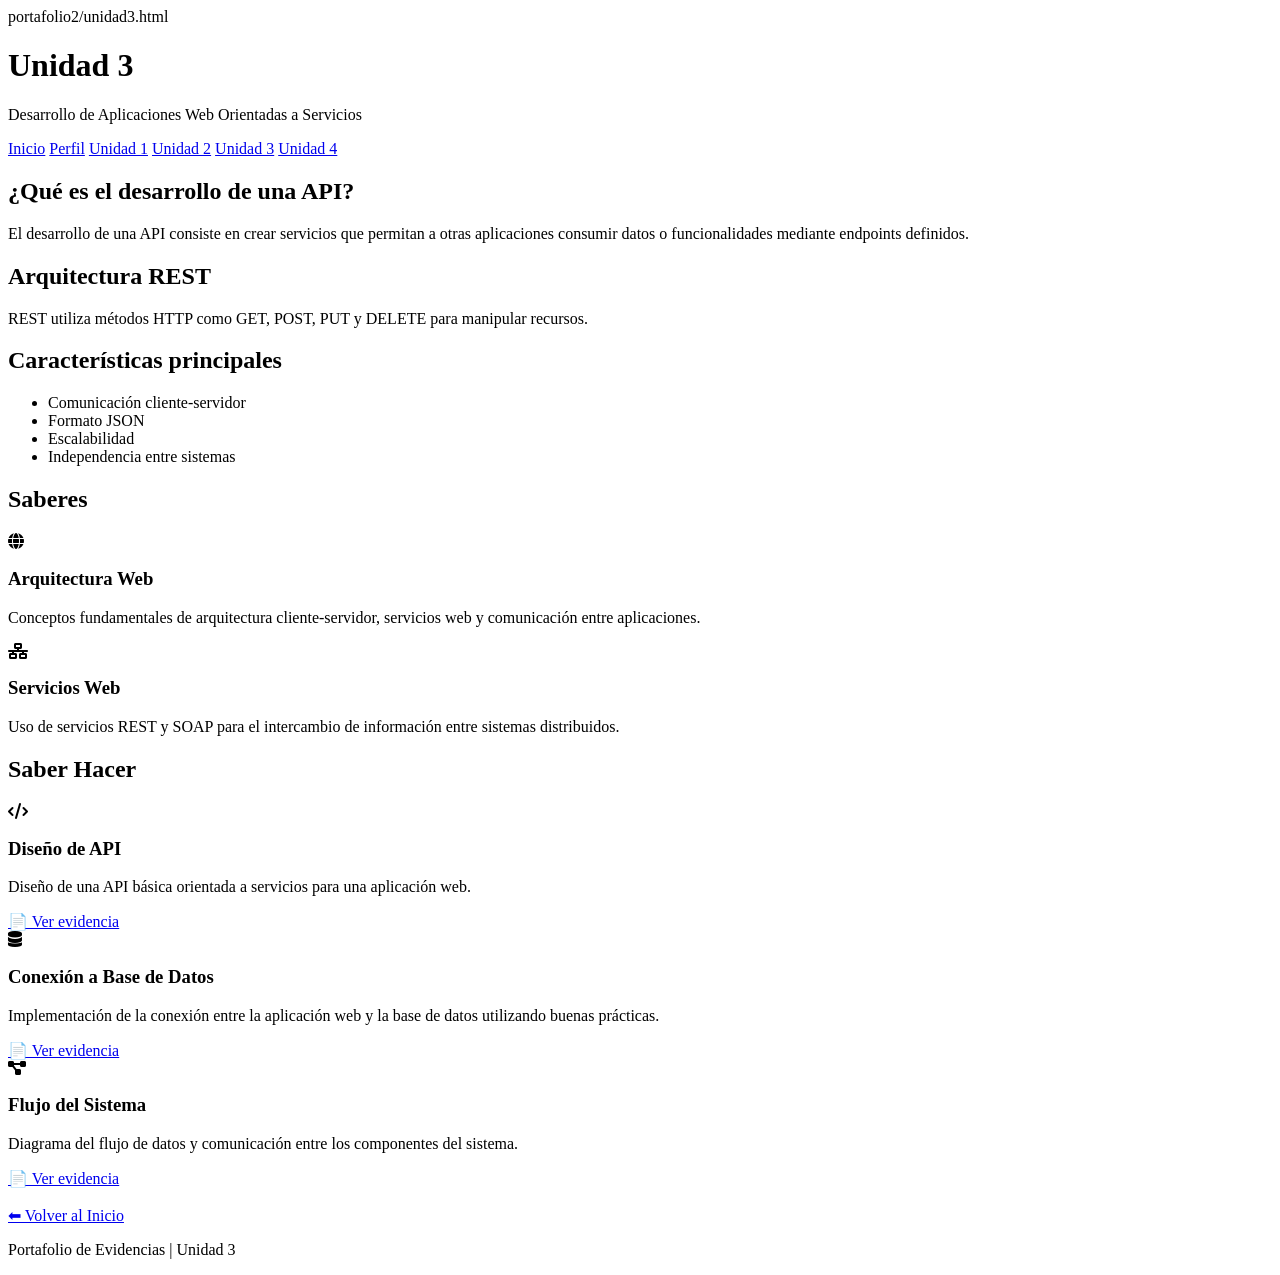
==== unidad3.html @ 3c5c6b50 "Commit message: primer subida del portafolio" ====
portafolio2/unidad3.html




<!DOCTYPE html>
<html lang="es">
<head>
    <meta charset="UTF-8">
    <title>Unidad 3 | Portafolio</title>
    <link rel="stylesheet" href="css/estilos.css">
    <link rel="stylesheet" href="https://cdnjs.cloudflare.com/ajax/libs/font-awesome/6.5.1/css/all.min.css">
</head>
<body>

<header>
    <h1>Unidad 3</h1>
    <p>Desarrollo de Aplicaciones Web Orientadas a Servicios</p>
</header>

<nav>
    <a href="index.html">Inicio</a>
    <a href="perfil.html">Perfil</a>
    <a href="unidad1.html">Unidad 1</a>
    <a href="unidad2.html">Unidad 2</a>
    <a href="unidad3.html" class="activo">Unidad 3</a>
    <a href="unidad4.html">Unidad 4</a>
</nav>

<div class="contenedor">

<h2>¿Qué es el desarrollo de una API?</h2>
<p>
El desarrollo de una API consiste en crear servicios que permitan a otras
aplicaciones consumir datos o funcionalidades mediante endpoints definidos.
</p>

<h2>Arquitectura REST</h2>
<p>
REST utiliza métodos HTTP como GET, POST, PUT y DELETE para manipular recursos.
</p>

<h2>Características principales</h2>
<ul>
    <li>Comunicación cliente-servidor</li>
    <li>Formato JSON</li>
    <li>Escalabilidad</li>
    <li>Independencia entre sistemas</li>
</ul>

</div>





<!-- ================= SABERES ================= -->

    <h2>Saberes</h2>
    <div class="cards">

        <div class="card">
            <i class="fas fa-globe"></i>
            <h3>Arquitectura Web</h3>
            <p>
                Conceptos fundamentales de arquitectura cliente-servidor,
                servicios web y comunicación entre aplicaciones.
            </p>
        </div>

        <div class="card">
            <i class="fas fa-network-wired"></i>
            <h3>Servicios Web</h3>
            <p>
                Uso de servicios REST y SOAP para el intercambio de información
                entre sistemas distribuidos.
            </p>
        </div>

    </div>

    <!-- ================= SABER HACER ================= -->

    <h2>Saber Hacer</h2>
    <div class="cards">

        <div class="card">
            <i class="fas fa-code"></i>
            <h3>Diseño de API</h3>
            <p>
                Diseño de una API básica orientada a servicios para una
                aplicación web.
            </p>
            <a href="docs/diseno_api_unidad3.pdf" target="_blank" class="btn">
                📄 Ver evidencia
            </a>
        </div>

        <div class="card">
            <i class="fas fa-database"></i>
            <h3>Conexión a Base de Datos</h3>
            <p>
                Implementación de la conexión entre la aplicación web y la
                base de datos utilizando buenas prácticas.
            </p>
            <a href="docs/conexion_bd_unidad3.pdf" target="_blank" class="btn">
                📄 Ver evidencia
            </a>
        </div>

        <div class="card">
            <i class="fas fa-diagram-project"></i>
            <h3>Flujo del Sistema</h3>
            <p>
                Diagrama del flujo de datos y comunicación entre los
                componentes del sistema.
            </p>
            <a href="docs/flujo_sistema_unidad3.pdf" target="_blank" class="btn">
                📄 Ver evidencia
            </a>
        </div>

    </div>

</div>

<br>
<a href="index.html" class="btn-volver">⬅ Volver al Inicio</a>

<footer>
    <p>Portafolio de Evidencias | Unidad 3</p>
</footer>

</body>
</html>
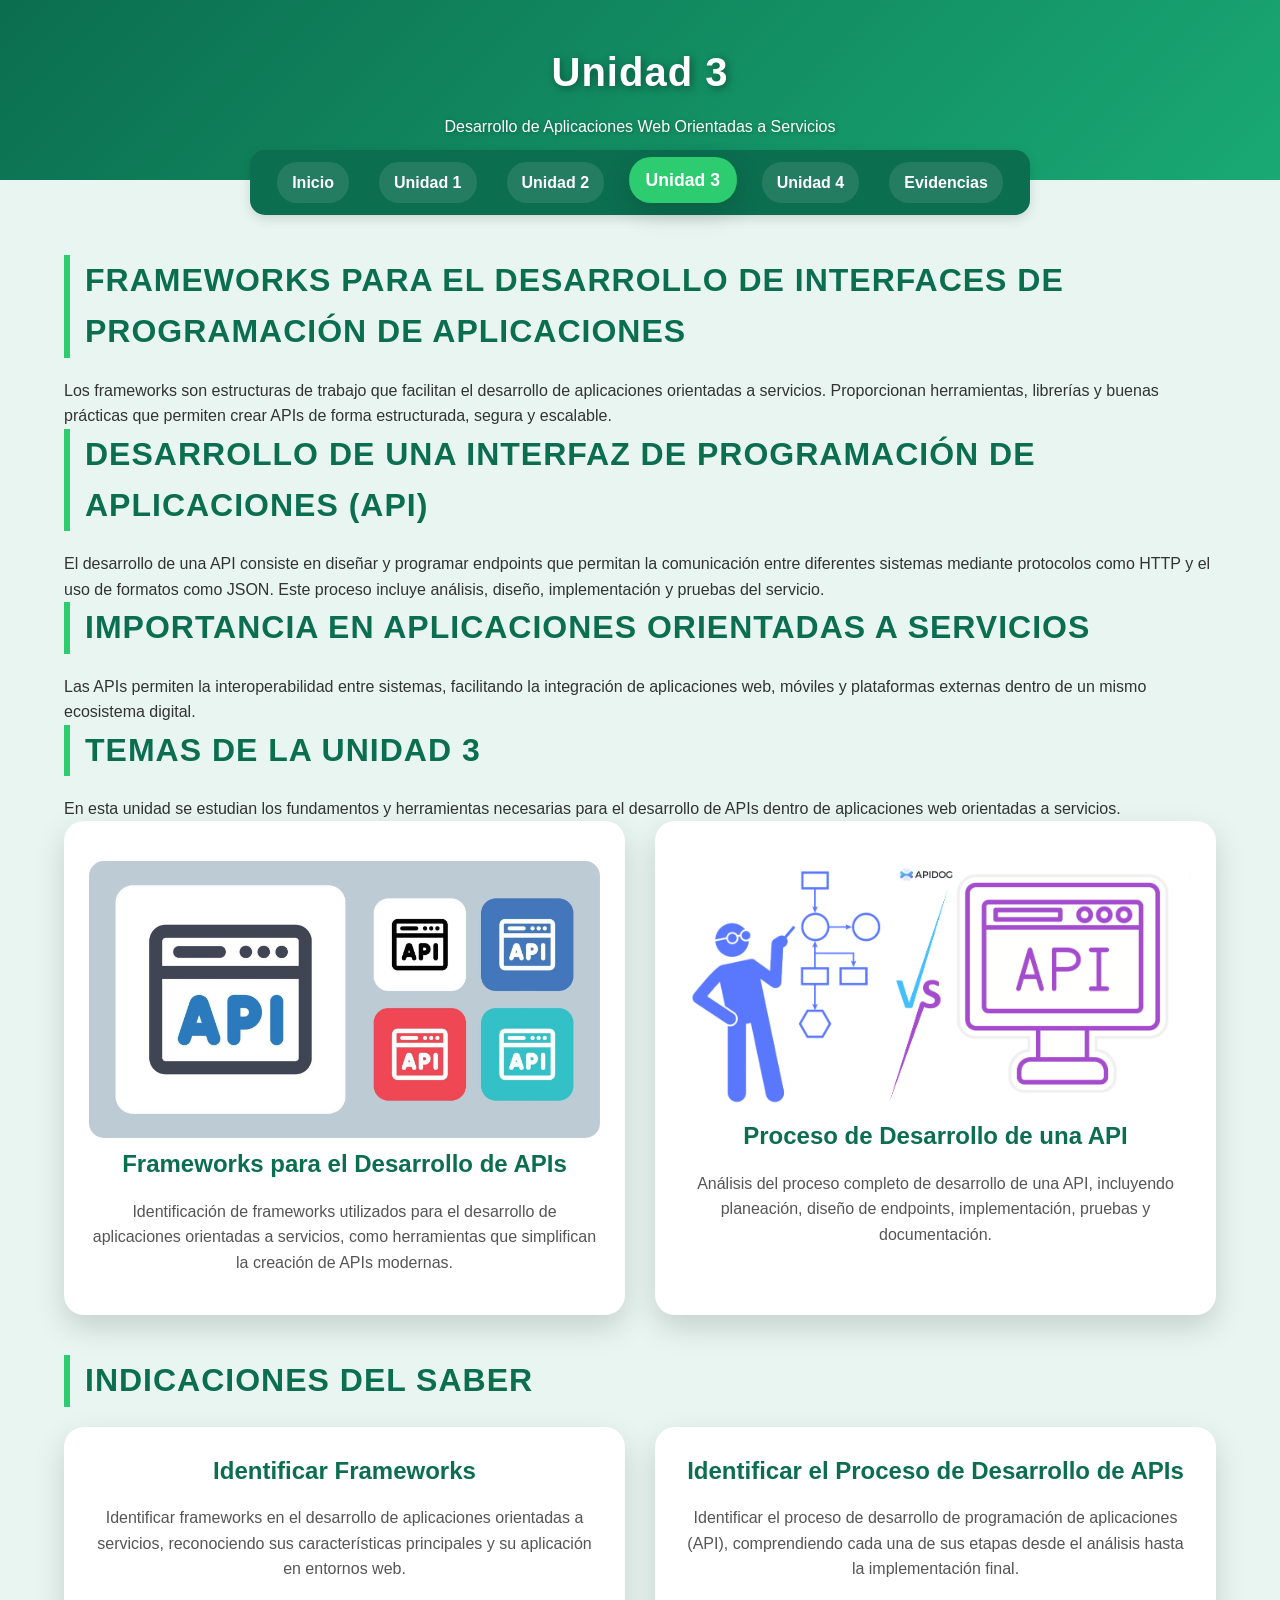
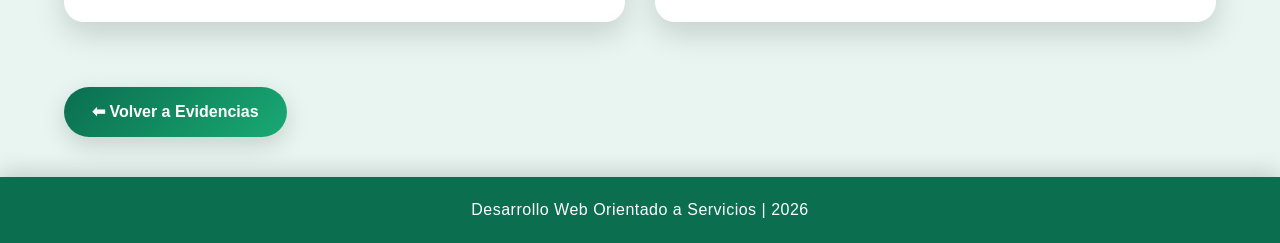
==== commit f6d52ac6: "Add files via upload" ====
--- a/unidad3.html
+++ b/unidad3.html
@@ -1,7 +1,7 @@
 
 
 
-portafolio2/unidad3.html
+
 
 
 
@@ -10,7 +10,7 @@
 <html lang="es">
 <head>
     <meta charset="UTF-8">
-    <title>Unidad 3 | Portafolio</title>
+    <title>Unidad 3 - Desarrollo de APIs</title>
     <link rel="stylesheet" href="css/estilos.css">
     <link rel="stylesheet" href="https://cdnjs.cloudflare.com/ajax/libs/font-awesome/6.5.1/css/all.min.css">
 </head>
@@ -23,116 +23,106 @@
 
 <nav>
     <a href="index.html">Inicio</a>
-    <a href="perfil.html">Perfil</a>
     <a href="unidad1.html">Unidad 1</a>
     <a href="unidad2.html">Unidad 2</a>
     <a href="unidad3.html" class="activo">Unidad 3</a>
     <a href="unidad4.html">Unidad 4</a>
+    <a href="evidencias.html">Evidencias</a>
 </nav>
 
 <div class="contenedor">
 
-<h2>¿Qué es el desarrollo de una API?</h2>
+<!-- ================= TEORÍA ================= -->
+
+<h2>Frameworks para el desarrollo de interfaces de programación de aplicaciones</h2>
 <p>
-El desarrollo de una API consiste en crear servicios que permitan a otras
-aplicaciones consumir datos o funcionalidades mediante endpoints definidos.
+Los frameworks son estructuras de trabajo que facilitan el desarrollo de
+aplicaciones orientadas a servicios. Proporcionan herramientas, librerías y
+buenas prácticas que permiten crear APIs de forma estructurada, segura y
+escalable.
 </p>
 
-<h2>Arquitectura REST</h2>
+<h2>Desarrollo de una Interfaz de Programación de Aplicaciones (API)</h2>
 <p>
-REST utiliza métodos HTTP como GET, POST, PUT y DELETE para manipular recursos.
+El desarrollo de una API consiste en diseñar y programar endpoints que permitan
+la comunicación entre diferentes sistemas mediante protocolos como HTTP y el
+uso de formatos como JSON. Este proceso incluye análisis, diseño, implementación
+y pruebas del servicio.
 </p>
 
-<h2>Características principales</h2>
-<ul>
-    <li>Comunicación cliente-servidor</li>
-    <li>Formato JSON</li>
-    <li>Escalabilidad</li>
-    <li>Independencia entre sistemas</li>
-</ul>
+<h2>Importancia en aplicaciones orientadas a servicios</h2>
+<p>
+Las APIs permiten la interoperabilidad entre sistemas, facilitando la
+integración de aplicaciones web, móviles y plataformas externas dentro
+de un mismo ecosistema digital.
+</p>
+
+<!-- ================= TEMAS ================= -->
+
+<h2>Temas de la Unidad 3</h2>
+<p>
+En esta unidad se estudian los fundamentos y herramientas necesarias para
+el desarrollo de APIs dentro de aplicaciones web orientadas a servicios.
+</p>
+
+<div class="cards">
+
+    <div class="card">
+        <img src="img/frameworks_api.jpg" alt="Frameworks API">
+        <h3>Frameworks para el Desarrollo de APIs</h3>
+        <p>
+        Identificación de frameworks utilizados para el desarrollo de
+        aplicaciones orientadas a servicios, como herramientas que
+        simplifican la creación de APIs modernas.
+        </p>
+    </div>
+
+    <div class="card">
+        <img src="img/desarrollo_api.jpg" alt="Desarrollo API">
+        <h3>Proceso de Desarrollo de una API</h3>
+        <p>
+        Análisis del proceso completo de desarrollo de una API,
+        incluyendo planeación, diseño de endpoints, implementación,
+        pruebas y documentación.
+        </p>
+    </div>
 
 </div>
 
+<!-- ================= SABER ================= -->
 
+<h2>Indicaciones del Saber</h2>
 
+<div class="cards">
 
-
-<!-- ================= SABERES ================= -->
-
-    <h2>Saberes</h2>
-    <div class="cards">
-
-        <div class="card">
-            <i class="fas fa-globe"></i>
-            <h3>Arquitectura Web</h3>
-            <p>
-                Conceptos fundamentales de arquitectura cliente-servidor,
-                servicios web y comunicación entre aplicaciones.
-            </p>
-        </div>
-
-        <div class="card">
-            <i class="fas fa-network-wired"></i>
-            <h3>Servicios Web</h3>
-            <p>
-                Uso de servicios REST y SOAP para el intercambio de información
-                entre sistemas distribuidos.
-            </p>
-        </div>
-
+    <div class="card">
+        <h3>Identificar Frameworks</h3>
+        <p>
+        Identificar frameworks en el desarrollo de aplicaciones orientadas
+        a servicios, reconociendo sus características principales y su
+        aplicación en entornos web.
+        </p>
     </div>
 
-    <!-- ================= SABER HACER ================= -->
-
-    <h2>Saber Hacer</h2>
-    <div class="cards">
-
-        <div class="card">
-            <i class="fas fa-code"></i>
-            <h3>Diseño de API</h3>
-            <p>
-                Diseño de una API básica orientada a servicios para una
-                aplicación web.
-            </p>
-            <a href="docs/diseno_api_unidad3.pdf" target="_blank" class="btn">
-                📄 Ver evidencia
-            </a>
-        </div>
-
-        <div class="card">
-            <i class="fas fa-database"></i>
-            <h3>Conexión a Base de Datos</h3>
-            <p>
-                Implementación de la conexión entre la aplicación web y la
-                base de datos utilizando buenas prácticas.
-            </p>
-            <a href="docs/conexion_bd_unidad3.pdf" target="_blank" class="btn">
-                📄 Ver evidencia
-            </a>
-        </div>
-
-        <div class="card">
-            <i class="fas fa-diagram-project"></i>
-            <h3>Flujo del Sistema</h3>
-            <p>
-                Diagrama del flujo de datos y comunicación entre los
-                componentes del sistema.
-            </p>
-            <a href="docs/flujo_sistema_unidad3.pdf" target="_blank" class="btn">
-                📄 Ver evidencia
-            </a>
-        </div>
-
+    <div class="card">
+        <h3>Identificar el Proceso de Desarrollo de APIs</h3>
+        <p>
+        Identificar el proceso de desarrollo de programación de aplicaciones
+        (API), comprendiendo cada una de sus etapas desde el análisis
+        hasta la implementación final.
+        </p>
     </div>
 
 </div>
 
 <br>
-<a href="index.html" class="btn-volver">⬅ Volver al Inicio</a>
+<a href="evidencias.html" class="btn-volver">⬅ Volver a Evidencias</a>
+
+</div>
 
 <footer>
-    <p>Portafolio de Evidencias | Unidad 3</p>
+    <p>Desarrollo Web Orientado a Servicios | 2026</p>
 </footer>
 
 </body>
-</html>
+</html>
--- a/css/estilos.css
+++ b/css/estilos.css
@@ -0,0 +1,456 @@
+
+
+
+/* =========================
+   PALETA UTC COAHUILA
+========================= */
+:root {
+    --verde-principal: #0b6e4f;
+    --verde-secundario: #19a974;
+    --verde-claro: #e8f5f0;
+    --verde-acento: #2ecc71;
+    --gris-texto: #333;
+    --blanco: #ffffff;
+    --gris-claro: #f4f4f4;
+    --sombra: rgba(0,0,0,0.15);
+}
+
+/* =========================
+   RESET GENERAL
+========================= */
+* {
+    margin: 0;
+    padding: 0;
+    box-sizing: border-box;
+    font-family: 'Segoe UI', Arial, sans-serif;
+}
+
+body {
+    background: var(--verde-claro);
+    color: var(--gris-texto);
+    line-height: 1.6;
+    scroll-behavior: smooth;
+}
+
+/* =========================
+   HEADER
+========================= */
+header {
+    background: linear-gradient(135deg, var(--verde-principal), var(--verde-secundario));
+    color: var(--blanco);
+    padding: 50px 20px;
+    text-align: center;
+    position: relative;
+    overflow: hidden;
+}
+
+header h1 {
+    font-size: 3rem;
+    margin-bottom: 10px;
+    text-shadow: 2px 2px 8px rgba(0,0,0,0.4);
+    letter-spacing: 1px;
+}
+
+header h2 {
+    font-size: 1.5rem;
+    font-weight: 400;
+    margin-bottom: 25px;
+}
+
+/* =========================
+   LOGO / FOTO PERFIL
+========================= */
+.logo, .perfil-foto img {
+    width: 170px;              /* tamaño más pequeño tipo perfil social */
+    height: 170px;             /* mantiene proporción cuadrada */
+    border-radius: 50%;        /* circular total */
+    border: 3px solid var(--verde-acento); /* borde más delgado */
+    box-shadow: 0 6px 15px rgba(0,0,0,0.2); /* sombra sutil */
+    transition: all 0.3s ease; 
+    object-fit: cover;         
+    display: block;
+    margin: 0 auto 15px auto;  /* espacio inferior más pequeño */
+}
+
+.logo:hover, .perfil-foto img:hover {
+    transform: scale(1.1);      /* leve aumento al pasar el mouse */
+    box-shadow: 0 10px 25px rgba(0,0,0,0.25); /* sombra un poquito más intensa */
+}
+/* =========================
+   NAV
+========================= */
+nav {
+    display: flex;
+    justify-content: center;
+    flex-wrap: wrap;
+    background: var(--verde-principal);
+    padding: 15px 10px;
+    border-radius: 15px;
+    box-shadow: 0 6px 20px var(--sombra);
+    margin: -30px auto 40px auto;
+    width: fit-content;
+    z-index: 10;
+    position: relative;
+}
+
+nav a {
+    color: var(--blanco);
+    margin: 5px 15px;
+    padding: 12px 25px;
+    border-radius: 30px;
+    background: rgba(255,255,255,0.1);
+    font-weight: 600;
+    text-decoration: none;
+    transition: 0.4s;
+}
+
+nav a:hover, nav a.activo {
+    background: var(--verde-acento);
+    transform: translateY(-3px) scale(1.1);
+    box-shadow: 0 8px 25px var(--sombra);
+}
+
+/* =========================
+   CONTENEDOR
+========================= */
+.contenedor {
+    width: 90%;
+    max-width: 1200px;
+    margin: 30px auto;
+}
+
+/* =========================
+   TITULOS
+========================= */
+h2 {
+    color: var(--verde-principal);
+    margin-bottom: 20px;
+    border-left: 6px solid var(--verde-acento);
+    padding-left: 15px;
+    font-size: 2rem;
+    text-transform: uppercase;
+    letter-spacing: 1px;
+}
+
+/* =========================
+   CARDS
+========================= */
+.cards {
+    display: grid;
+    grid-template-columns: repeat(auto-fit, minmax(260px, 1fr));
+    gap: 30px;
+    margin-bottom: 40px;
+}
+
+.card {
+    background: var(--blanco);
+    border-radius: 20px;
+    padding: 25px;
+    box-shadow: 0 12px 30px var(--sombra);
+    transition: 0.5s ease;
+    text-align: center;
+}
+
+.card:hover {
+    transform: translateY(-12px) scale(1.05);
+    box-shadow: 0 20px 45px rgba(0,0,0,0.25);
+}
+
+.card h3 {
+    color: var(--verde-principal);
+    margin-bottom: 15px;
+    font-size: 1.5rem;
+}
+
+.card p {
+    font-size: 1rem;
+    margin-bottom: 15px;
+    color: #555;
+}
+
+.card img {
+    width: 100%;
+    border-radius: 15px;
+    margin-top: 15px;
+    transition: 0.4s ease;
+}
+
+.card img:hover {
+    transform: scale(1.08);
+}
+
+/* =========================
+   BOTONES
+========================= */
+button, .card a, .btn-volver, .btn-perfil {
+    display: inline-block;
+    font-family: inherit;
+    background: linear-gradient(135deg, var(--verde-principal), var(--verde-secundario));
+    color: var(--blanco);
+    padding: 12px 28px;
+    border-radius: 30px;
+    text-decoration: none;
+    font-weight: 600;
+    cursor: pointer;
+    border: none;
+    box-shadow: 0 8px 25px var(--sombra);
+    transition: 0.4s;
+}
+
+button:hover, .card a:hover, .btn-volver:hover, .btn-perfil:hover {
+    background: var(--verde-acento);
+    transform: translateY(-3px) scale(1.08);
+    box-shadow: 0 12px 30px rgba(0,0,0,0.25);
+}
+
+/* Botón especial perfil */
+.btn-perfil {
+    font-size: 1.15rem;
+}
+
+/* =========================
+   FORMULARIOS
+========================= */
+form {
+    background: var(--blanco);
+    padding: 35px;
+    border-radius: 25px;
+    box-shadow: 0 15px 35px var(--sombra);
+    transition: 0.4s;
+}
+
+input, textarea, select {
+    width: 100%;
+    padding: 14px;
+    margin-bottom: 20px;
+    border-radius: 12px;
+    border: 1px solid #ccc;
+    font-size: 1rem;
+    transition: 0.3s;
+}
+
+input:focus, textarea:focus, select:focus {
+    outline: none;
+    border-color: var(--verde-acento);
+    box-shadow: 0 0 10px var(--verde-acento);
+}
+
+/* =========================
+   ACCIONES (editar / eliminar)
+========================= */
+.acciones {
+    margin-top: 20px;
+    display: flex;
+    justify-content: space-between;
+}
+
+.btn-editar {
+    background: #f1c40f;
+    color: #000;
+    padding: 8px 16px;
+    border-radius: 15px;
+    font-size: 1rem;
+    transition: 0.3s;
+}
+
+.btn-editar:hover {
+    background: #d4ac0d;
+}
+
+.btn-eliminar {
+    background: #e74c3c;
+    color: #fff;
+    padding: 8px 16px;
+    border-radius: 15px;
+    font-size: 1rem;
+    transition: 0.3s;
+}
+
+.btn-eliminar:hover {
+    background: #c0392b;
+}
+
+/* =========================
+   FOOTER
+========================= */
+footer {
+    background: var(--verde-principal);
+    color: var(--blanco);
+    text-align: center;
+    padding: 25px 20px;
+    margin-top: 50px;
+    font-weight: 500;
+    letter-spacing: 0.5px;
+    box-shadow: 0 -6px 20px var(--sombra);
+}
+
+/* =========================
+   TEXTO UNIVERSIDAD
+========================= */
+.universidad {
+    color: var(--blanco);
+    font-size: 1.3rem;
+    font-weight: 600;
+    margin-bottom: 25px;
+    text-shadow: 2px 2px 8px rgba(0,0,0,0.35);
+    text-align: center;
+    display: block;
+}
+
+
+
+
+
+/* =========================
+   GENERAL
+========================= */
+body {
+    font-family: "Segoe UI", Arial, sans-serif;
+    background: #e8f5f0;
+    color: #333;
+    margin: 0;
+    padding: 0;
+}
+
+header {
+    background: linear-gradient(135deg, #0b6e4f, #19a974);
+    color: #fff;
+    text-align: center;
+    padding: 40px 20px;
+    text-shadow: 1px 1px 4px rgba(0,0,0,0.3);
+}
+
+header h1 {
+    font-size: 2.5rem;
+}
+
+/* =========================
+   NAV
+========================= */
+nav {
+    display: flex;
+    justify-content: center;
+    background-color: #0b6e4f;
+    padding: 12px;
+    box-shadow: 0 4px 12px rgba(0,0,0,0.12);
+}
+
+nav a {
+    color: white;
+    text-decoration: none;
+    margin: 0 15px;
+    font-weight: 600;
+    padding: 8px 15px;
+    border-radius: 20px;
+    transition: 0.3s;
+}
+
+nav a:hover {
+    background-color: #19a974;
+    transform: scale(1.05);
+}
+
+/* =========================
+   CONTENEDOR EDITAR
+========================= */
+.edit-container {
+    max-width: 700px;
+    margin: 40px auto;
+    background: #fff;
+    padding: 30px;
+    border-radius: 20px;
+    box-shadow: 0 12px 25px rgba(0,0,0,0.15);
+}
+
+.edit-container h2 {
+    color: #0b6e4f;
+    margin-bottom: 25px;
+    border-left: 6px solid #2ecc71;
+    padding-left: 12px;
+    font-size: 1.8rem;
+}
+
+/* =========================
+   FORMULARIO
+========================= */
+form label {
+    display: block;
+    font-weight: 600;
+    margin-bottom: 6px;
+}
+
+form input[type="text"],
+form select,
+form input[type="file"] {
+    width: 100%;
+    padding: 12px;
+    margin-bottom: 18px;
+    border-radius: 10px;
+    border: 1px solid #ccc;
+    font-size: 1rem;
+    transition: 0.3s;
+}
+
+form input[type="text"]:focus,
+form select:focus,
+form input[type="file"]:focus {
+    outline: none;
+    border-color: #2ecc71;
+    box-shadow: 0 0 8px #2ecc71;
+}
+
+/* =========================
+   BOTONES
+========================= */
+.acciones-form {
+    display: flex;
+    justify-content: flex-start;
+    gap: 12px;
+}
+
+form input[type="submit"] {
+    background: linear-gradient(135deg, #0b6e4f, #19a974);
+    color: #fff;
+    padding: 10px 25px;
+    border-radius: 25px;
+    border: none;
+    font-weight: 600;
+    cursor: pointer;
+    box-shadow: 0 6px 15px rgba(0,0,0,0.15);
+    transition: 0.3s;
+}
+
+form input[type="submit"]:hover {
+    background: #2ecc71;
+    transform: translateY(-2px) scale(1.05);
+}
+
+.btn-eliminar {
+    background: #e74c3c;
+    color: #fff;
+    padding: 10px 25px;
+    border-radius: 25px;
+    border: none;
+    cursor: pointer;
+    font-weight: 600;
+    box-shadow: 0 6px 15px rgba(0,0,0,0.15);
+    transition: 0.3s;
+}
+
+.btn-eliminar:hover {
+    background: #c0392b;
+    transform: translateY(-2px) scale(1.05);
+}
+
+/* =========================
+   FOOTER
+========================= */
+footer {
+    background-color: #0b6e4f;
+    color: white;
+    text-align: center;
+    padding: 20px;
+    margin-top: 40px;
+    font-weight: 500;
+    letter-spacing: 0.5px;
+}
